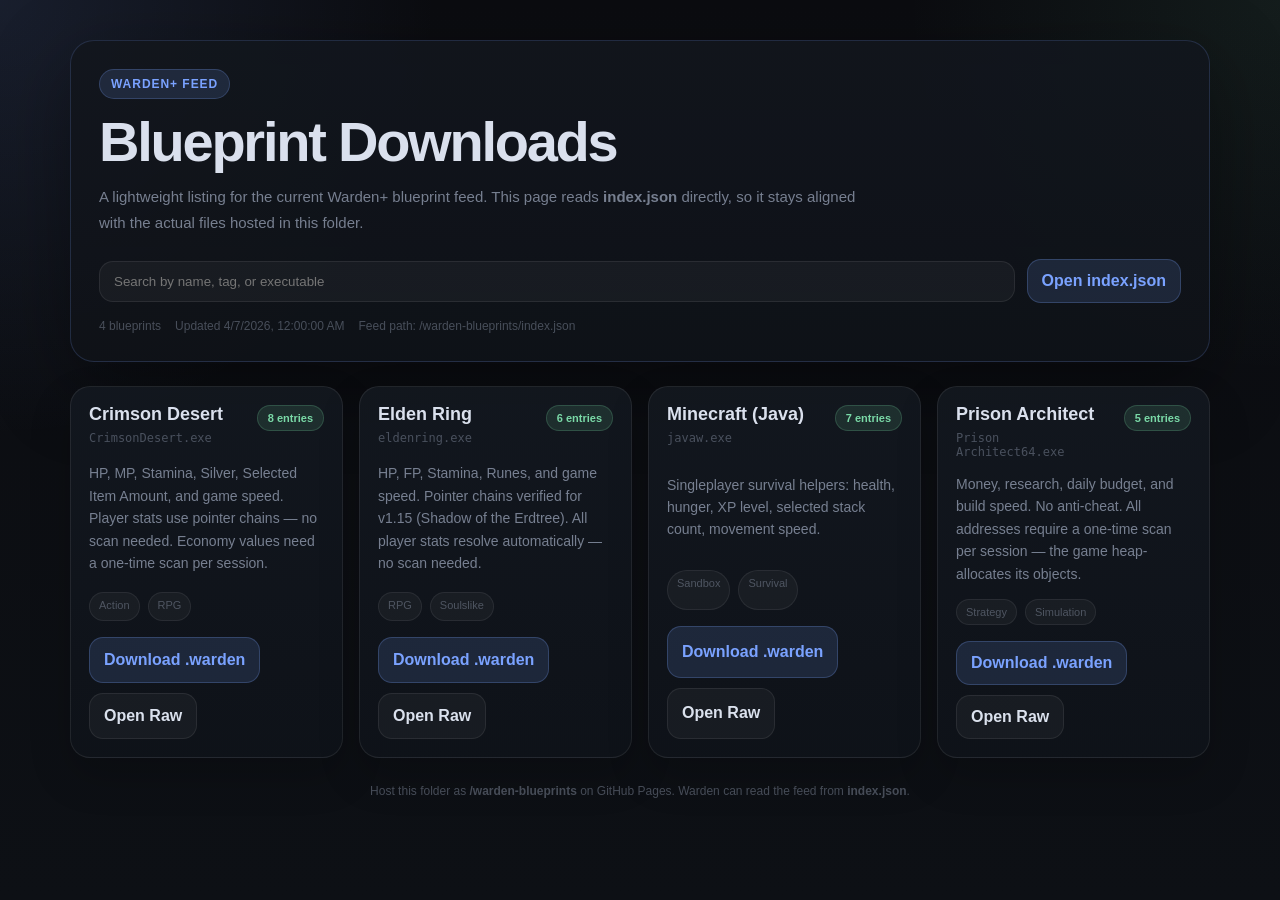
==== warden-blueprints/index.html @ 960c773f "Add Warden+ blueprints and feed Introduce a new warden-blueprints folder containing blueprint files " ====
<!doctype html>
<html lang="en">
<head>
  <meta charset="utf-8">
  <meta name="viewport" content="width=device-width, initial-scale=1">
  <title>Warden+ Blueprints</title>
  <style>
    :root {
      --bg: #0b0c10;
      --panel: rgba(20, 24, 31, 0.88);
      --panel-strong: rgba(28, 34, 43, 0.96);
      --border: rgba(122, 162, 255, 0.18);
      --text: rgba(236, 242, 255, 0.92);
      --muted: rgba(193, 205, 229, 0.58);
      --soft: rgba(193, 205, 229, 0.32);
      --accent: #7aa2ff;
      --accent-soft: rgba(122, 162, 255, 0.14);
      --success: #7ad9a7;
      --shadow: 0 24px 80px rgba(0, 0, 0, 0.35);
    }

    * { box-sizing: border-box; }
    html, body { margin: 0; min-height: 100%; }
    body {
      font-family: "Segoe UI", "Inter", sans-serif;
      color: var(--text);
      background:
        radial-gradient(circle at top left, rgba(122, 162, 255, 0.12), transparent 28%),
        radial-gradient(circle at top right, rgba(122, 217, 167, 0.08), transparent 24%),
        linear-gradient(180deg, #0b0c10 0%, #0d1015 100%);
    }

    a { color: inherit; }

    .shell {
      max-width: 1180px;
      margin: 0 auto;
      padding: 40px 20px 56px;
    }

    .hero {
      display: grid;
      gap: 16px;
      padding: 28px;
      border: 1px solid var(--border);
      border-radius: 24px;
      background: linear-gradient(180deg, rgba(18, 22, 29, 0.95), rgba(15, 18, 24, 0.92));
      box-shadow: var(--shadow);
      margin-bottom: 24px;
    }

    .eyebrow {
      display: inline-flex;
      align-items: center;
      gap: 8px;
      width: fit-content;
      padding: 7px 11px;
      border-radius: 999px;
      background: var(--accent-soft);
      border: 1px solid rgba(122, 162, 255, 0.22);
      color: var(--accent);
      font-size: 12px;
      font-weight: 700;
      letter-spacing: 0.08em;
      text-transform: uppercase;
    }

    h1 {
      margin: 0;
      font-size: clamp(32px, 6vw, 56px);
      line-height: 0.95;
      letter-spacing: -0.04em;
    }

    .lede {
      max-width: 760px;
      color: var(--muted);
      font-size: 15px;
      line-height: 1.7;
      margin: 0;
    }

    .toolbar {
      display: flex;
      flex-wrap: wrap;
      align-items: center;
      gap: 12px;
      margin-top: 8px;
    }

    .search {
      flex: 1 1 320px;
      min-width: 220px;
      border-radius: 14px;
      border: 1px solid rgba(255, 255, 255, 0.08);
      background: rgba(255, 255, 255, 0.04);
      color: var(--text);
      padding: 12px 14px;
      outline: none;
    }

    .search:focus {
      border-color: rgba(122, 162, 255, 0.45);
      box-shadow: 0 0 0 3px rgba(122, 162, 255, 0.12);
    }

    .button {
      display: inline-flex;
      align-items: center;
      justify-content: center;
      gap: 8px;
      padding: 12px 14px;
      border-radius: 14px;
      border: 1px solid rgba(122, 162, 255, 0.24);
      background: var(--accent-soft);
      color: var(--accent);
      text-decoration: none;
      font-weight: 600;
      transition: transform 120ms ease, background 120ms ease, border-color 120ms ease;
    }

    .button:hover {
      transform: translateY(-1px);
      background: rgba(122, 162, 255, 0.18);
      border-color: rgba(122, 162, 255, 0.38);
    }

    .meta {
      display: flex;
      flex-wrap: wrap;
      gap: 14px;
      color: var(--soft);
      font-size: 12px;
    }

    .grid {
      display: grid;
      grid-template-columns: repeat(auto-fit, minmax(260px, 1fr));
      gap: 16px;
    }

    .card {
      display: grid;
      gap: 14px;
      padding: 18px;
      border-radius: 20px;
      border: 1px solid rgba(255, 255, 255, 0.08);
      background: linear-gradient(180deg, rgba(19, 24, 31, 0.94), rgba(15, 19, 25, 0.94));
      box-shadow: 0 18px 42px rgba(0, 0, 0, 0.18);
    }

    .card-head {
      display: flex;
      justify-content: space-between;
      gap: 12px;
      align-items: flex-start;
    }

    .title {
      margin: 0;
      font-size: 18px;
      line-height: 1.1;
    }

    .exe {
      margin-top: 6px;
      color: var(--soft);
      font-family: Consolas, "SFMono-Regular", monospace;
      font-size: 12px;
    }

    .count {
      flex: 0 0 auto;
      padding: 6px 10px;
      border-radius: 999px;
      background: rgba(122, 217, 167, 0.12);
      border: 1px solid rgba(122, 217, 167, 0.2);
      color: var(--success);
      font-size: 11px;
      font-weight: 700;
    }

    .desc {
      margin: 0;
      color: var(--muted);
      font-size: 14px;
      line-height: 1.6;
    }

    .tags {
      display: flex;
      flex-wrap: wrap;
      gap: 8px;
    }

    .tag {
      padding: 6px 9px;
      border-radius: 999px;
      font-size: 11px;
      color: var(--soft);
      background: rgba(255, 255, 255, 0.04);
      border: 1px solid rgba(255, 255, 255, 0.07);
    }

    .actions {
      display: flex;
      gap: 10px;
      flex-wrap: wrap;
      margin-top: 2px;
    }

    .ghost {
      border-color: rgba(255, 255, 255, 0.08);
      background: rgba(255, 255, 255, 0.04);
      color: var(--text);
    }

    .ghost:hover {
      background: rgba(255, 255, 255, 0.07);
      border-color: rgba(255, 255, 255, 0.14);
    }

    .empty {
      padding: 36px 20px;
      text-align: center;
      border-radius: 18px;
      border: 1px dashed rgba(255, 255, 255, 0.12);
      color: var(--muted);
      background: rgba(255, 255, 255, 0.03);
    }

    .footer {
      margin-top: 26px;
      color: var(--soft);
      font-size: 12px;
      text-align: center;
    }

    @media (max-width: 640px) {
      .shell { padding: 20px 14px 36px; }
      .hero { padding: 18px; border-radius: 18px; }
      .card { border-radius: 16px; }
    }
  </style>
</head>
<body>
  <main class="shell">
    <section class="hero">
      <div class="eyebrow">Warden+ Feed</div>
      <h1>Blueprint Downloads</h1>
      <p class="lede">
        A lightweight listing for the current Warden+ blueprint feed. This page reads <strong>index.json</strong>
        directly, so it stays aligned with the actual files hosted in this folder.
      </p>
      <div class="toolbar">
        <input id="search" class="search" type="search" placeholder="Search by name, tag, or executable">
        <a class="button" href="./index.json">Open index.json</a>
      </div>
      <div id="meta" class="meta"></div>
    </section>

    <section id="grid" class="grid" aria-live="polite"></section>
    <div id="empty" class="empty" hidden>No matching blueprints found.</div>

    <p class="footer">
      Host this folder as <strong>/warden-blueprints</strong> on GitHub Pages. Warden can read the feed from <strong>index.json</strong>.
    </p>
  </main>

  <script>
    const grid = document.getElementById('grid');
    const empty = document.getElementById('empty');
    const meta = document.getElementById('meta');
    const search = document.getElementById('search');

    let allBlueprints = [];

    function cardTemplate(entry) {
      const tags = (entry.tags || []).map(tag => `<span class="tag">${tag}</span>`).join('');
      return `
        <article class="card">
          <div class="card-head">
            <div>
              <h2 class="title">${entry.name}</h2>
              <div class="exe">${entry.executable || 'No executable set'}</div>
            </div>
            <div class="count">${entry.cheat_count} entries</div>
          </div>
          <p class="desc">${entry.description || 'No description provided.'}</p>
          <div class="tags">${tags}</div>
          <div class="actions">
            <a class="button" href="./${entry.file}">Download .warden</a>
            <a class="button ghost" href="./${entry.file}" target="_blank" rel="noopener">Open Raw</a>
          </div>
        </article>
      `;
    }

    function render(list) {
      grid.innerHTML = list.map(cardTemplate).join('');
      empty.hidden = list.length !== 0;
    }

    function applyFilter() {
      const q = search.value.trim().toLowerCase();
      if (!q) {
        render(allBlueprints);
        return;
      }
      const filtered = allBlueprints.filter(entry => {
        return entry.name.toLowerCase().includes(q)
          || (entry.executable || '').toLowerCase().includes(q)
          || (entry.tags || []).some(tag => tag.toLowerCase().includes(q));
      });
      render(filtered);
    }

    async function bootstrap() {
      try {
        const res = await fetch('./index.json', { cache: 'no-store' });
        if (!res.ok) throw new Error(`HTTP ${res.status}`);
        const data = await res.json();
        allBlueprints = Array.isArray(data.blueprints) ? data.blueprints : [];
        meta.innerHTML = `
          <span>${allBlueprints.length} blueprint${allBlueprints.length === 1 ? '' : 's'}</span>
          <span>Updated ${new Date(data.generated_at).toLocaleString()}</span>
          <span>Feed path: /warden-blueprints/index.json</span>
        `;
        render(allBlueprints);
      } catch (error) {
        meta.textContent = 'Failed to load feed metadata.';
        grid.innerHTML = `<div class="empty">Could not load index.json: ${String(error)}</div>`;
      }
    }

    search.addEventListener('input', applyFilter);
    bootstrap();
  </script>
</body>
</html>
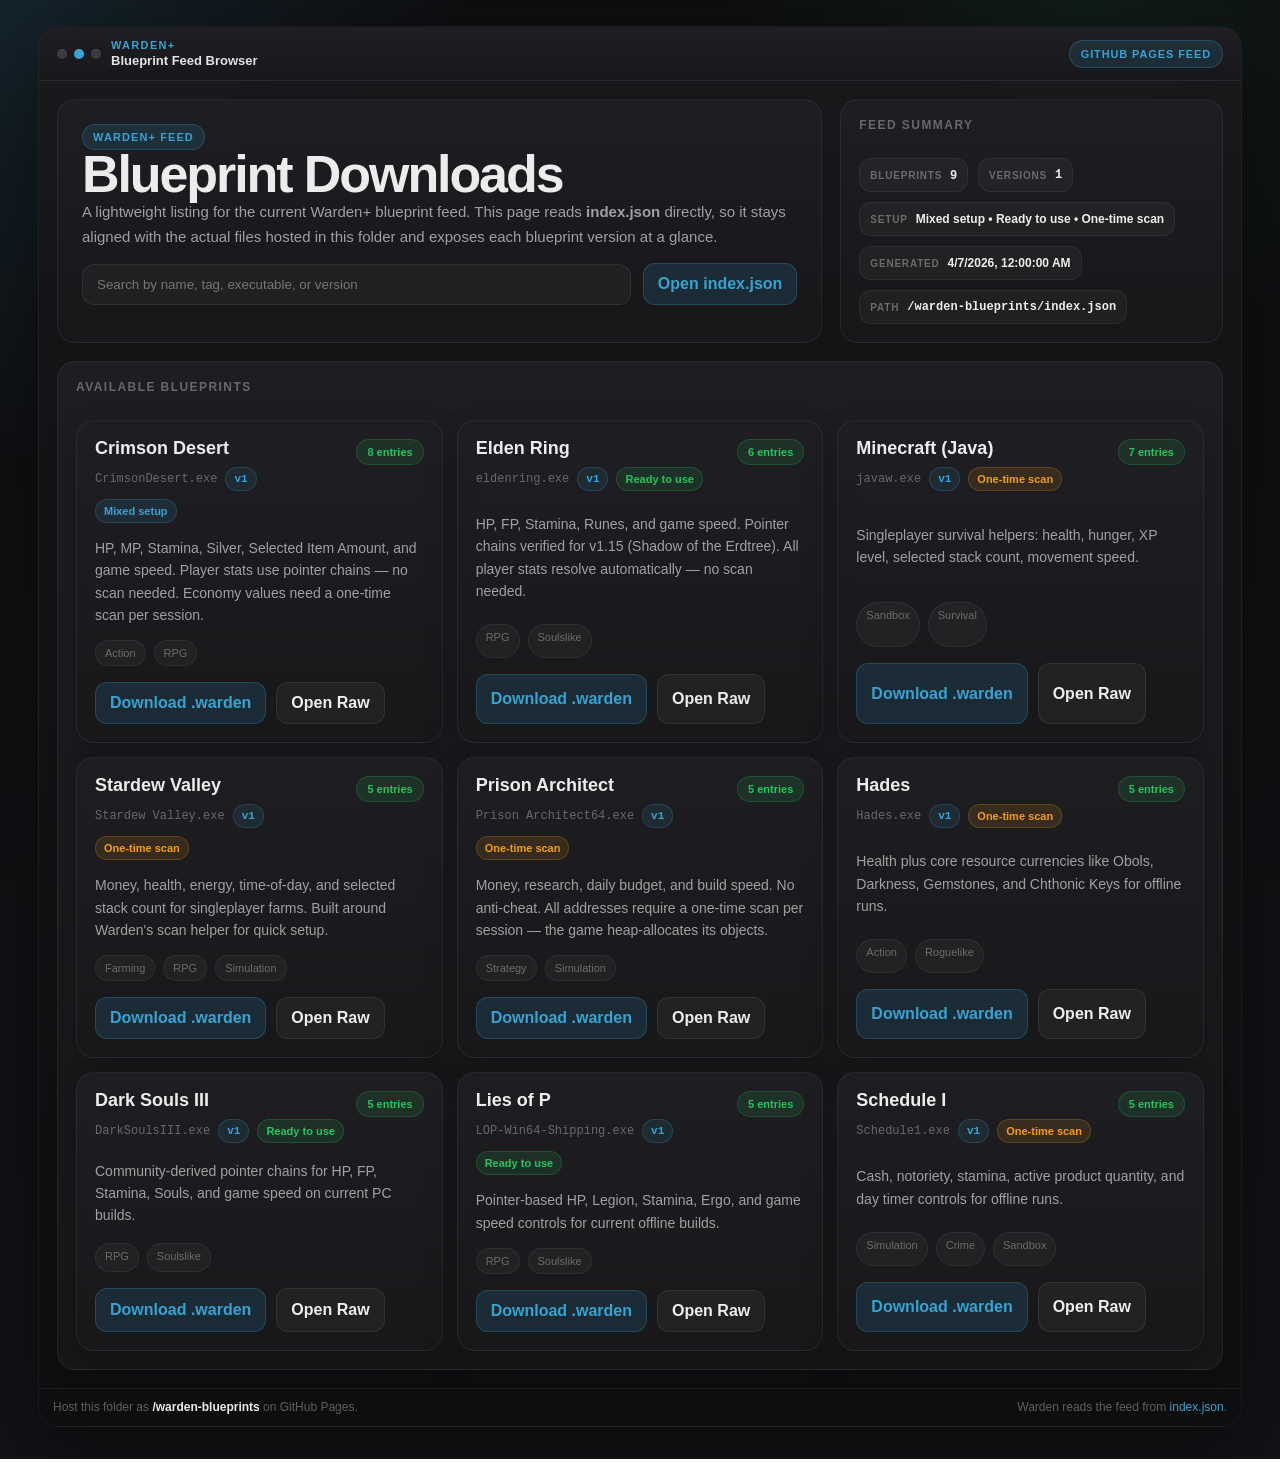
==== commit 898ae2e9: "Add blueprints and revamp feed UI Add several new Warden blueprints (Dark Souls III, Hades, Lies of " ====
--- a/warden-blueprints/index.html
+++ b/warden-blueprints/index.html
@@ -6,77 +6,188 @@
   <title>Warden+ Blueprints</title>
   <style>
     :root {
-      --bg: #0b0c10;
-      --panel: rgba(20, 24, 31, 0.88);
-      --panel-strong: rgba(28, 34, 43, 0.96);
-      --border: rgba(122, 162, 255, 0.18);
-      --text: rgba(236, 242, 255, 0.92);
-      --muted: rgba(193, 205, 229, 0.58);
-      --soft: rgba(193, 205, 229, 0.32);
-      --accent: #7aa2ff;
-      --accent-soft: rgba(122, 162, 255, 0.14);
-      --success: #7ad9a7;
-      --shadow: 0 24px 80px rgba(0, 0, 0, 0.35);
+      --bg: #0e0e10;
+      --surface: #18181b;
+      --elevated: #1f1f23;
+      --border: #27272a;
+      --accent: #37a3d2;
+      --accent-soft: rgba(55, 163, 210, 0.14);
+      --accent-strong: rgba(55, 163, 210, 0.26);
+      --text: rgba(250, 250, 250, 0.94);
+      --muted: rgba(250, 250, 250, 0.6);
+      --soft: rgba(250, 250, 250, 0.34);
+      --success: #22c55e;
+      --shadow: 0 26px 80px rgba(0, 0, 0, 0.42);
+      --mono: "JetBrains Mono", "Fira Code", Consolas, monospace;
+      --ui: "Inter", "Segoe UI", sans-serif;
     }
 
     * { box-sizing: border-box; }
     html, body { margin: 0; min-height: 100%; }
     body {
-      font-family: "Segoe UI", "Inter", sans-serif;
+      font-family: var(--ui);
       color: var(--text);
       background:
-        radial-gradient(circle at top left, rgba(122, 162, 255, 0.12), transparent 28%),
-        radial-gradient(circle at top right, rgba(122, 217, 167, 0.08), transparent 24%),
-        linear-gradient(180deg, #0b0c10 0%, #0d1015 100%);
+        radial-gradient(circle at top left, rgba(55, 163, 210, 0.14), transparent 24%),
+        radial-gradient(circle at 85% 0%, rgba(34, 197, 94, 0.08), transparent 20%),
+        linear-gradient(180deg, #0e0e10 0%, #131317 100%);
     }
 
     a { color: inherit; }
 
     .shell {
-      max-width: 1180px;
+      max-width: 1240px;
       margin: 0 auto;
-      padding: 40px 20px 56px;
-    }
-
-    .hero {
-      display: grid;
-      gap: 16px;
-      padding: 28px;
-      border: 1px solid var(--border);
-      border-radius: 24px;
-      background: linear-gradient(180deg, rgba(18, 22, 29, 0.95), rgba(15, 18, 24, 0.92));
+      padding: 26px 18px 32px;
+    }
+
+    .window {
+      display: grid;
+      gap: 0;
+      border: 1px solid rgba(255, 255, 255, 0.05);
+      border-radius: 22px;
+      overflow: hidden;
+      background: linear-gradient(180deg, rgba(24, 24, 27, 0.96), rgba(14, 14, 16, 0.98));
       box-shadow: var(--shadow);
-      margin-bottom: 24px;
-    }
-
-    .eyebrow {
+      position: relative;
+    }
+
+    .titlebar {
+      display: flex;
+      align-items: center;
+      justify-content: space-between;
+      gap: 12px;
+      min-height: 54px;
+      padding: 12px 18px;
+      border-bottom: 1px solid rgba(255, 255, 255, 0.05);
+      background: linear-gradient(180deg, rgba(31, 31, 35, 0.98), rgba(24, 24, 27, 0.98));
+    }
+
+    .titlebar-left,
+    .titlebar-right {
+      display: flex;
+      align-items: center;
+      gap: 10px;
+      min-width: 0;
+    }
+
+    .window-controls {
+      display: flex;
+      align-items: center;
+      gap: 7px;
+    }
+
+    .window-dot {
+      width: 10px;
+      height: 10px;
+      border-radius: 999px;
+      background: rgba(255, 255, 255, 0.14);
+      box-shadow: inset 0 1px 0 rgba(255, 255, 255, 0.06);
+    }
+
+    .window-dot.active {
+      background: var(--accent);
+    }
+
+    .app-label {
+      display: grid;
+      gap: 2px;
+      min-width: 0;
+    }
+
+    .app-kicker {
+      color: var(--accent);
+      font-size: 11px;
+      font-weight: 700;
+      letter-spacing: 0.12em;
+      text-transform: uppercase;
+    }
+
+    .app-title {
+      font-size: 13px;
+      font-weight: 600;
+      color: rgba(250, 250, 250, 0.9);
+      white-space: nowrap;
+      overflow: hidden;
+      text-overflow: ellipsis;
+    }
+
+    .title-chip {
       display: inline-flex;
       align-items: center;
       gap: 8px;
-      width: fit-content;
       padding: 7px 11px;
       border-radius: 999px;
       background: var(--accent-soft);
-      border: 1px solid rgba(122, 162, 255, 0.22);
+      border: 1px solid var(--accent-strong);
       color: var(--accent);
-      font-size: 12px;
+      font-size: 11px;
       font-weight: 700;
       letter-spacing: 0.08em;
       text-transform: uppercase;
+      white-space: nowrap;
+    }
+
+    .workspace {
+      display: grid;
+      gap: 18px;
+      padding: 18px;
+      background:
+        linear-gradient(180deg, rgba(255, 255, 255, 0.015), transparent 18%),
+        linear-gradient(180deg, rgba(14, 14, 16, 0.2), rgba(14, 14, 16, 0));
+    }
+
+    .hero {
+      display: grid;
+      grid-template-columns: minmax(0, 1.5fr) minmax(260px, 0.75fr);
+      gap: 18px;
+    }
+
+    .panel {
+      border: 1px solid rgba(255, 255, 255, 0.06);
+      border-radius: 18px;
+      background: linear-gradient(180deg, rgba(31, 31, 35, 0.92), rgba(24, 24, 27, 0.92));
+    }
+
+    .hero-panel {
+      padding: 24px;
+    }
+
+    .hero-side {
+      display: grid;
+      gap: 12px;
+      padding: 18px;
+      align-content: start;
+    }
+
+    .eyebrow {
+      display: inline-flex;
+      align-items: center;
+      gap: 8px;
+      width: fit-content;
+      padding: 6px 10px;
+      border-radius: 999px;
+      background: var(--accent-soft);
+      border: 1px solid var(--accent-strong);
+      color: var(--accent);
+      font-size: 11px;
+      font-weight: 700;
+      letter-spacing: 0.1em;
+      text-transform: uppercase;
     }
 
     h1 {
       margin: 0;
-      font-size: clamp(32px, 6vw, 56px);
-      line-height: 0.95;
+      font-size: clamp(30px, 5.4vw, 52px);
+      line-height: 0.96;
       letter-spacing: -0.04em;
     }
 
     .lede {
-      max-width: 760px;
+      max-width: 720px;
       color: var(--muted);
       font-size: 15px;
-      line-height: 1.7;
+      line-height: 1.65;
       margin: 0;
     }
 
@@ -85,23 +196,24 @@
       flex-wrap: wrap;
       align-items: center;
       gap: 12px;
-      margin-top: 8px;
+      margin-top: 14px;
     }
 
     .search {
       flex: 1 1 320px;
       min-width: 220px;
-      border-radius: 14px;
-      border: 1px solid rgba(255, 255, 255, 0.08);
-      background: rgba(255, 255, 255, 0.04);
+      border-radius: 12px;
+      border: 1px solid rgba(255, 255, 255, 0.07);
+      background: rgba(255, 255, 255, 0.035);
       color: var(--text);
       padding: 12px 14px;
       outline: none;
+      font-family: var(--ui);
     }
 
     .search:focus {
-      border-color: rgba(122, 162, 255, 0.45);
-      box-shadow: 0 0 0 3px rgba(122, 162, 255, 0.12);
+      border-color: rgba(55, 163, 210, 0.45);
+      box-shadow: 0 0 0 3px rgba(55, 163, 210, 0.12);
     }
 
     .button {
@@ -109,9 +221,9 @@
       align-items: center;
       justify-content: center;
       gap: 8px;
-      padding: 12px 14px;
-      border-radius: 14px;
-      border: 1px solid rgba(122, 162, 255, 0.24);
+      padding: 11px 14px;
+      border-radius: 12px;
+      border: 1px solid var(--accent-strong);
       background: var(--accent-soft);
       color: var(--accent);
       text-decoration: none;
@@ -121,32 +233,65 @@
 
     .button:hover {
       transform: translateY(-1px);
-      background: rgba(122, 162, 255, 0.18);
-      border-color: rgba(122, 162, 255, 0.38);
+      background: rgba(55, 163, 210, 0.18);
+      border-color: rgba(55, 163, 210, 0.38);
     }
 
     .meta {
+      display: grid;
+      gap: 10px;
+    }
+
+    .meta-row {
       display: flex;
       flex-wrap: wrap;
+      gap: 10px;
+    }
+
+    .meta-chip {
+      display: inline-flex;
+      align-items: center;
+      gap: 8px;
+      min-height: 34px;
+      padding: 8px 10px;
+      border-radius: 12px;
+      background: rgba(255, 255, 255, 0.035);
+      border: 1px solid rgba(255, 255, 255, 0.06);
+      color: var(--muted);
+      font-size: 12px;
+    }
+
+    .meta-label {
+      color: var(--soft);
+      text-transform: uppercase;
+      letter-spacing: 0.08em;
+      font-size: 10px;
+      font-weight: 700;
+    }
+
+    .meta-value {
+      color: var(--text);
+      font-weight: 600;
+    }
+
+    .mono {
+      font-family: var(--mono);
+    }
+
+    .grid {
+      display: grid;
+      grid-template-columns: repeat(auto-fit, minmax(280px, 1fr));
       gap: 14px;
-      color: var(--soft);
-      font-size: 12px;
-    }
-
-    .grid {
-      display: grid;
-      grid-template-columns: repeat(auto-fit, minmax(260px, 1fr));
-      gap: 16px;
     }
 
     .card {
       display: grid;
       gap: 14px;
       padding: 18px;
-      border-radius: 20px;
-      border: 1px solid rgba(255, 255, 255, 0.08);
-      background: linear-gradient(180deg, rgba(19, 24, 31, 0.94), rgba(15, 19, 25, 0.94));
-      box-shadow: 0 18px 42px rgba(0, 0, 0, 0.18);
+      border-radius: 18px;
+      border: 1px solid rgba(255, 255, 255, 0.06);
+      background: linear-gradient(180deg, rgba(31, 31, 35, 0.94), rgba(24, 24, 27, 0.94));
+      box-shadow: 0 18px 36px rgba(0, 0, 0, 0.2);
     }
 
     .card-head {
@@ -162,19 +307,37 @@
       line-height: 1.1;
     }
 
+    .subline {
+      display: flex;
+      flex-wrap: wrap;
+      align-items: center;
+      gap: 8px;
+      margin-top: 8px;
+    }
+
     .exe {
-      margin-top: 6px;
       color: var(--soft);
-      font-family: Consolas, "SFMono-Regular", monospace;
+      font-family: var(--mono);
       font-size: 12px;
+    }
+
+    .version {
+      padding: 5px 8px;
+      border-radius: 999px;
+      background: rgba(55, 163, 210, 0.1);
+      border: 1px solid rgba(55, 163, 210, 0.22);
+      color: var(--accent);
+      font-size: 11px;
+      font-weight: 700;
+      font-family: var(--mono);
     }
 
     .count {
       flex: 0 0 auto;
       padding: 6px 10px;
       border-radius: 999px;
-      background: rgba(122, 217, 167, 0.12);
-      border: 1px solid rgba(122, 217, 167, 0.2);
+      background: rgba(34, 197, 94, 0.12);
+      border: 1px solid rgba(34, 197, 94, 0.2);
       color: var(--success);
       font-size: 11px;
       font-weight: 700;
@@ -198,8 +361,36 @@
       border-radius: 999px;
       font-size: 11px;
       color: var(--soft);
+      background: rgba(255, 255, 255, 0.035);
+      border: 1px solid rgba(255, 255, 255, 0.06);
+    }
+
+    .setup {
+      padding: 5px 8px;
+      border-radius: 999px;
+      border: 1px solid rgba(255, 255, 255, 0.08);
       background: rgba(255, 255, 255, 0.04);
-      border: 1px solid rgba(255, 255, 255, 0.07);
+      color: var(--text);
+      font-size: 11px;
+      font-weight: 700;
+    }
+
+    .setup-ready {
+      color: var(--success);
+      border-color: rgba(34, 197, 94, 0.22);
+      background: rgba(34, 197, 94, 0.12);
+    }
+
+    .setup-scan {
+      color: #f59e0b;
+      border-color: rgba(245, 158, 11, 0.22);
+      background: rgba(245, 158, 11, 0.12);
+    }
+
+    .setup-mixed {
+      color: var(--accent);
+      border-color: rgba(55, 163, 210, 0.22);
+      background: rgba(55, 163, 210, 0.12);
     }
 
     .actions {
@@ -229,42 +420,128 @@
       background: rgba(255, 255, 255, 0.03);
     }
 
-    .footer {
-      margin-top: 26px;
+    .section-header {
+      display: flex;
+      align-items: center;
+      justify-content: space-between;
+      gap: 12px;
+      margin-bottom: 14px;
+    }
+
+    .section-title {
+      margin: 0;
+      font-size: 12px;
+      font-weight: 700;
+      text-transform: uppercase;
+      letter-spacing: 0.12em;
+      color: var(--soft);
+    }
+
+    .statusbar {
+      display: flex;
+      align-items: center;
+      justify-content: space-between;
+      gap: 12px;
+      min-height: 38px;
+      padding: 8px 14px;
+      border-top: 1px solid rgba(255, 255, 255, 0.05);
+      background: rgba(14, 14, 16, 0.88);
       color: var(--soft);
       font-size: 12px;
-      text-align: center;
+    }
+
+    .statusbar strong {
+      color: var(--text);
+      font-weight: 600;
+    }
+
+    .statusbar a {
+      color: var(--accent);
+      text-decoration: none;
+    }
+
+    @media (max-width: 920px) {
+      .hero {
+        grid-template-columns: 1fr;
+      }
     }
 
     @media (max-width: 640px) {
-      .shell { padding: 20px 14px 36px; }
-      .hero { padding: 18px; border-radius: 18px; }
+      .shell { padding: 14px 10px 18px; }
+      .workspace { padding: 12px; }
+      .hero-panel,
+      .hero-side { padding: 16px; }
+      .titlebar {
+        padding: 10px 12px;
+      }
+      .titlebar-right {
+        display: none;
+      }
       .card { border-radius: 16px; }
+      .statusbar {
+        flex-direction: column;
+        align-items: flex-start;
+      }
     }
   </style>
 </head>
 <body>
   <main class="shell">
-    <section class="hero">
-      <div class="eyebrow">Warden+ Feed</div>
-      <h1>Blueprint Downloads</h1>
-      <p class="lede">
-        A lightweight listing for the current Warden+ blueprint feed. This page reads <strong>index.json</strong>
-        directly, so it stays aligned with the actual files hosted in this folder.
-      </p>
-      <div class="toolbar">
-        <input id="search" class="search" type="search" placeholder="Search by name, tag, or executable">
-        <a class="button" href="./index.json">Open index.json</a>
+    <section class="window">
+      <header class="titlebar">
+        <div class="titlebar-left">
+          <div class="window-controls" aria-hidden="true">
+            <span class="window-dot"></span>
+            <span class="window-dot active"></span>
+            <span class="window-dot"></span>
+          </div>
+          <div class="app-label">
+            <span class="app-kicker">Warden+</span>
+            <span class="app-title">Blueprint Feed Browser</span>
+          </div>
+        </div>
+        <div class="titlebar-right">
+          <span class="title-chip">GitHub Pages Feed</span>
+        </div>
+      </header>
+
+      <div class="workspace">
+        <section class="hero">
+          <div class="panel hero-panel">
+            <div class="eyebrow">Warden+ Feed</div>
+            <h1>Blueprint Downloads</h1>
+            <p class="lede">
+              A lightweight listing for the current Warden+ blueprint feed. This page reads <strong>index.json</strong>
+              directly, so it stays aligned with the actual files hosted in this folder and exposes each blueprint version at a glance.
+            </p>
+            <div class="toolbar">
+              <input id="search" class="search" type="search" placeholder="Search by name, tag, executable, or version">
+              <a class="button" href="./index.json">Open index.json</a>
+            </div>
+          </div>
+
+          <aside class="panel hero-side">
+            <div class="section-header">
+              <h2 class="section-title">Feed Summary</h2>
+            </div>
+            <div id="meta" class="meta"></div>
+          </aside>
+        </section>
+
+        <section class="panel hero-side">
+          <div class="section-header">
+            <h2 class="section-title">Available Blueprints</h2>
+          </div>
+          <section id="grid" class="grid" aria-live="polite"></section>
+          <div id="empty" class="empty" hidden>No matching blueprints found.</div>
+        </section>
       </div>
-      <div id="meta" class="meta"></div>
+
+      <footer class="statusbar">
+        <span>Host this folder as <strong>/warden-blueprints</strong> on GitHub Pages.</span>
+        <span>Warden reads the feed from <a href="./index.json">index.json</a>.</span>
+      </footer>
     </section>
-
-    <section id="grid" class="grid" aria-live="polite"></section>
-    <div id="empty" class="empty" hidden>No matching blueprints found.</div>
-
-    <p class="footer">
-      Host this folder as <strong>/warden-blueprints</strong> on GitHub Pages. Warden can read the feed from <strong>index.json</strong>.
-    </p>
   </main>
 
   <script>
@@ -277,12 +554,22 @@
 
     function cardTemplate(entry) {
       const tags = (entry.tags || []).map(tag => `<span class="tag">${tag}</span>`).join('');
+      const setup = entry.setup || 'Unspecified';
+      const setupClass = setup === 'Ready to use'
+        ? 'setup setup-ready'
+        : setup === 'Mixed setup'
+          ? 'setup setup-mixed'
+          : 'setup setup-scan';
       return `
         <article class="card">
           <div class="card-head">
             <div>
               <h2 class="title">${entry.name}</h2>
-              <div class="exe">${entry.executable || 'No executable set'}</div>
+              <div class="subline">
+                <div class="exe">${entry.executable || 'No executable set'}</div>
+                <span class="version">v${entry.version || '1'}</span>
+                <span class="${setupClass}">${setup}</span>
+              </div>
             </div>
             <div class="count">${entry.cheat_count} entries</div>
           </div>
@@ -310,6 +597,8 @@
       const filtered = allBlueprints.filter(entry => {
         return entry.name.toLowerCase().includes(q)
           || (entry.executable || '').toLowerCase().includes(q)
+          || String(entry.version || '').toLowerCase().includes(q)
+          || String(entry.setup || '').toLowerCase().includes(q)
           || (entry.tags || []).some(tag => tag.toLowerCase().includes(q));
       });
       render(filtered);
@@ -321,10 +610,22 @@
         if (!res.ok) throw new Error(`HTTP ${res.status}`);
         const data = await res.json();
         allBlueprints = Array.isArray(data.blueprints) ? data.blueprints : [];
+        const versions = [...new Set(allBlueprints.map(entry => String(entry.version || '1')))];
+        const setupKinds = [...new Set(allBlueprints.map(entry => String(entry.setup || 'Unspecified')))];
         meta.innerHTML = `
-          <span>${allBlueprints.length} blueprint${allBlueprints.length === 1 ? '' : 's'}</span>
-          <span>Updated ${new Date(data.generated_at).toLocaleString()}</span>
-          <span>Feed path: /warden-blueprints/index.json</span>
+          <div class="meta-row">
+            <div class="meta-chip"><span class="meta-label">Blueprints</span><span class="meta-value">${allBlueprints.length}</span></div>
+            <div class="meta-chip"><span class="meta-label">Versions</span><span class="meta-value mono">${versions.join(', ')}</span></div>
+          </div>
+          <div class="meta-row">
+            <div class="meta-chip"><span class="meta-label">Setup</span><span class="meta-value">${setupKinds.join(' • ')}</span></div>
+          </div>
+          <div class="meta-row">
+            <div class="meta-chip"><span class="meta-label">Generated</span><span class="meta-value">${new Date(data.generated_at).toLocaleString()}</span></div>
+          </div>
+          <div class="meta-row">
+            <div class="meta-chip"><span class="meta-label">Path</span><span class="meta-value mono">/warden-blueprints/index.json</span></div>
+          </div>
         `;
         render(allBlueprints);
       } catch (error) {
